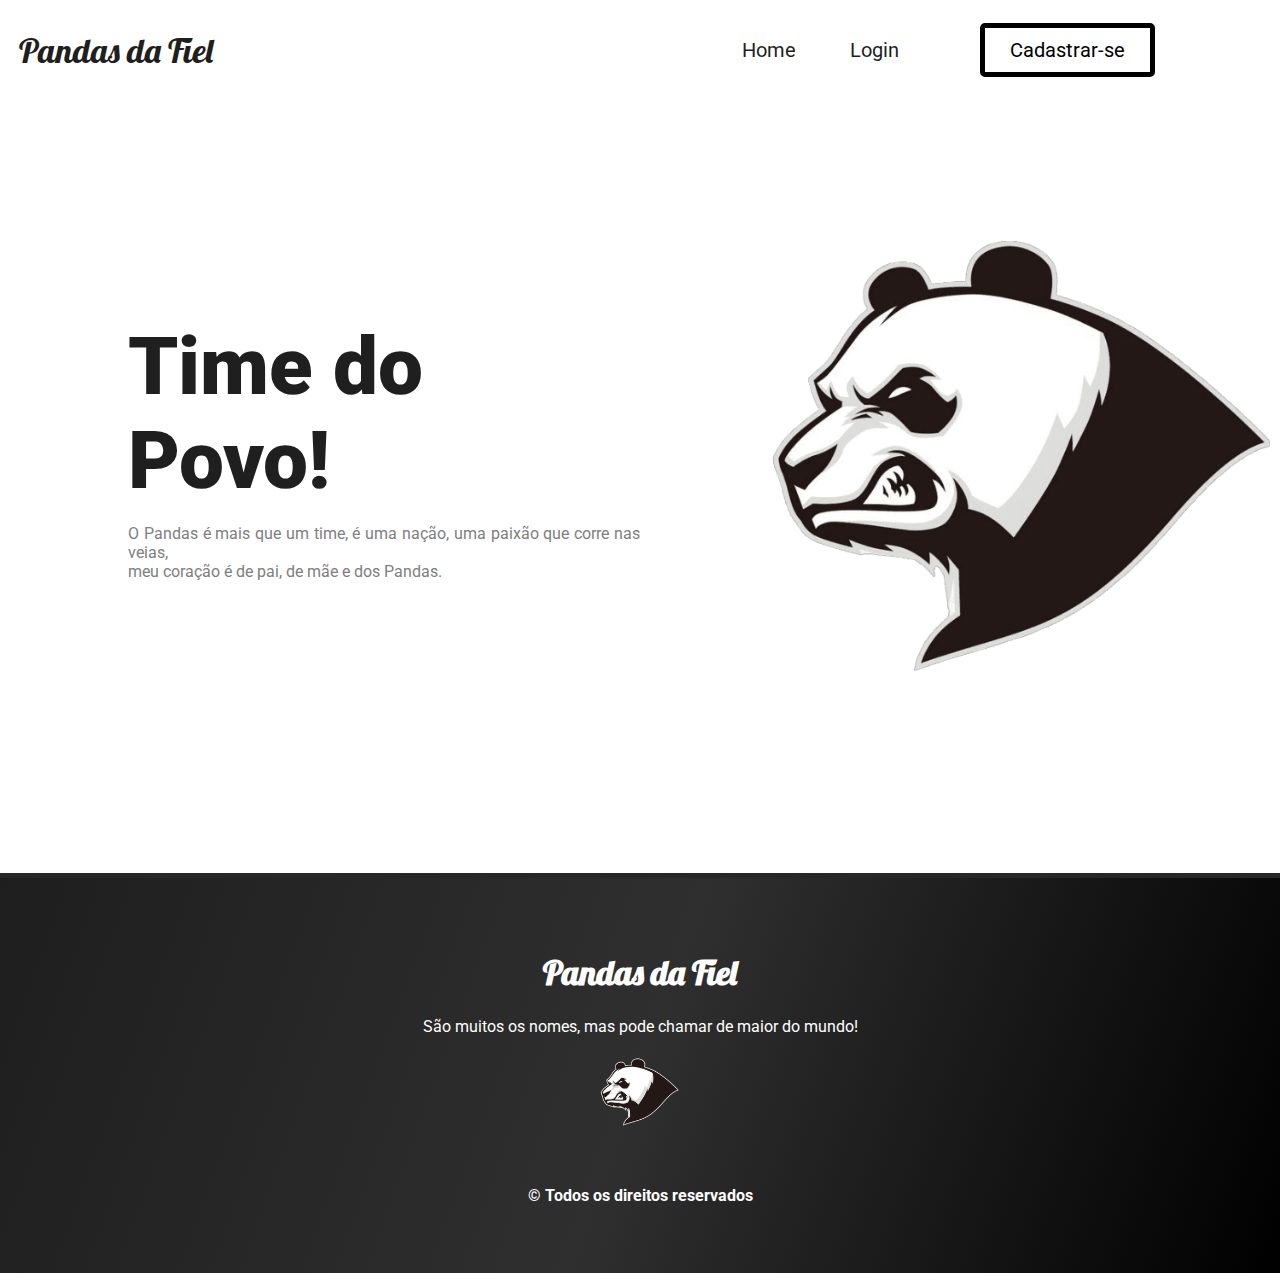
==== index.html @ 9073fd59 "html css changes" ====
<!DOCTYPE html>
<html lang="en">
<head>
    <meta charset="UTF-8">
    <meta name="viewport" content="width=device-width, initial-scale=1.0">
    <link rel="icon" href="Imagens/logo panda.jpg" type="image/png">
    <title>Index Pandas da Fiel</title>
    <link rel="stylesheet" href="css/index.css">
</head>
<body>
    <nav class="navbar">
        <div class="logo">
            <a href="view/home.html">Pandas da Fiel</a>
        </div>
        <div class="menu">
            <a href="view/home.html">Home</a>
            <a href="view/login.html">Login</a>
            <a id="botao" href="view/cadastro.html">Cadastrar-se</a>                                                
        </div>
    </nav>
    <header class="header">
        <div class="headline">
            <h2>Time do Povo!</h2>
            <p>O Pandas é mais que um time, é uma nação, uma paixão que corre nas veias,<br> meu coração é de pai, de mãe e dos Pandas.</p> 
        </div>
        <div class="img-headline">
            <img src="Imagens/logo panda.png.png"> 
        </div>
    </header>
    <br>
    <br> <!--Gambiarra dps vm arruma no css-->
    <br>
    <footer>
        <div class="logo-rodape">
            <h1 class="agencia">Pandas da Fiel</h1>
            <p>São muitos os nomes, mas pode chamar de maior do mundo!</p> 
            <img class="logo_bot" src="Imagens/logo panda.png.png"> 
        </div>
        <b>© Todos os direitos reservados</b> 
    </footer>
</body>
</html>
---- css/index.css ----
@import url('https://fonts.googleapis.com/css2?family=Roboto:ital,wght@0,100;0,300;0,400;0,500;0,700;0,900;1,100;1,300;1,400;1,500;1,700;1,900&display=swap');
@import url('https://fonts.googleapis.com/css2?family=Lobster&family=Roboto:ital,wght@0,100;0,300;0,400;0,500;0,700;0,900;1,100;1,300;1,400;1,500;1,700;1,900&display=swap');

@media screen and (max-width: 1005px){
    .navbar{
        position: relative;
    }
    .menu{
        display: none;
    }
    .logo h1{
        margin: 0;
        text-align: center;
    }
    .header{
        padding-top: 50px;
    }
    .headline{
        flex: 100%;
        margin: 5%;
        text-align: center;
    }
    .headline p{
        text-align: center;
    }

    .whats{
        display: none;
    }
    .card{
        width: 100%;
    }
}

*{
    box-sizing: border-box;
}

body{
    margin: 0;
    font-family: 'Roboto', sans-serif;
}

.navbar{
    display: flex;
    flex-flow: row wrap;
    height: 100px;
    background: white;
    justify-content: center;
    align-items: center;
}

.logo a{
    flex: 20%;
    text-align: center;
    text-decoration: none;
    white-space: nowrap;
    margin-left: 10%;
}

.logo a{
    font-family: 'Lobster', cursive;
    color: rgb(31, 31, 31);
    font-size: 34px;
    text-align: left;
}

.menu{
    flex: 70%;
    text-align: right;
    padding: 20px;
}

.menu a{
    color: rgb(31, 31, 31);
    text-decoration: none;
    font-size: 20px;
    padding: 10px 25px;

}

.menu a:hover{
    background: rgb(31, 31, 31);
    padding: 10px 25px;
    color: white;
    border-radius: 5px;

}

#botao{
    background: white;
    padding: 10px 25px;
    color: black;
    border: black solid 5px;
    margin-right: 10%;
    margin-left: 5%;
    border-radius: 5px;
}

#botao:hover{
    background: black;
    color: white;
}

.header{
    display: flex;
    flex-flow: row wrap;
    height: auto;
    justify-content: center;
    align-items: center;
    padding-top: 100px;
}

.headline{
    flex: 40%;
    margin-left: 10%;
}

.headline p{
    color: gray;
    text-align: left;
}

.contact-btn{
    display: inline-block;
    background: #FF2978;
    padding: 20px;
    color: white;
    text-transform: uppercase;
    border-radius: 5px;
    text-decoration: none;
}

.contact-btn:hover{
    background: rgb(31, 31, 31);
}

.img-headline{
    margin-left: 10%;
    flex: 40%;
    text-align: center;
}

.headline h3{
    font-weight: 900;
    font-size: 20px;
    color: rgb(31, 31, 31);
    letter-spacing: 15px;
    padding: 0;
    margin: 0;

}

.headline p{
    text-align: justify;
}

.headline h2{
    font-weight: 900;
    font-size: 80px;
    color: rgb(31, 31, 31);
    padding: 0;
    margin: 0;
}

.header img{
    max-width: 100%;
}

footer{
    margin-top: 100px;
    height: 400px;
    background-image: linear-gradient(110deg, rgb(30, 30, 30), #2f2f2f, black);
    text-align: center;
    border-top: 5px solid #272727;
}

.logo-rodape{
    padding: 50px;
}

.logo-rodape p{
    color: white;
}

b{
    color: white;
}

.agencia{
    font-family: 'Lobster', cursive;
    color: white;
    font-size: 34px;
}

.logo_bot {
    width: 80px;
    height: 80px;
}
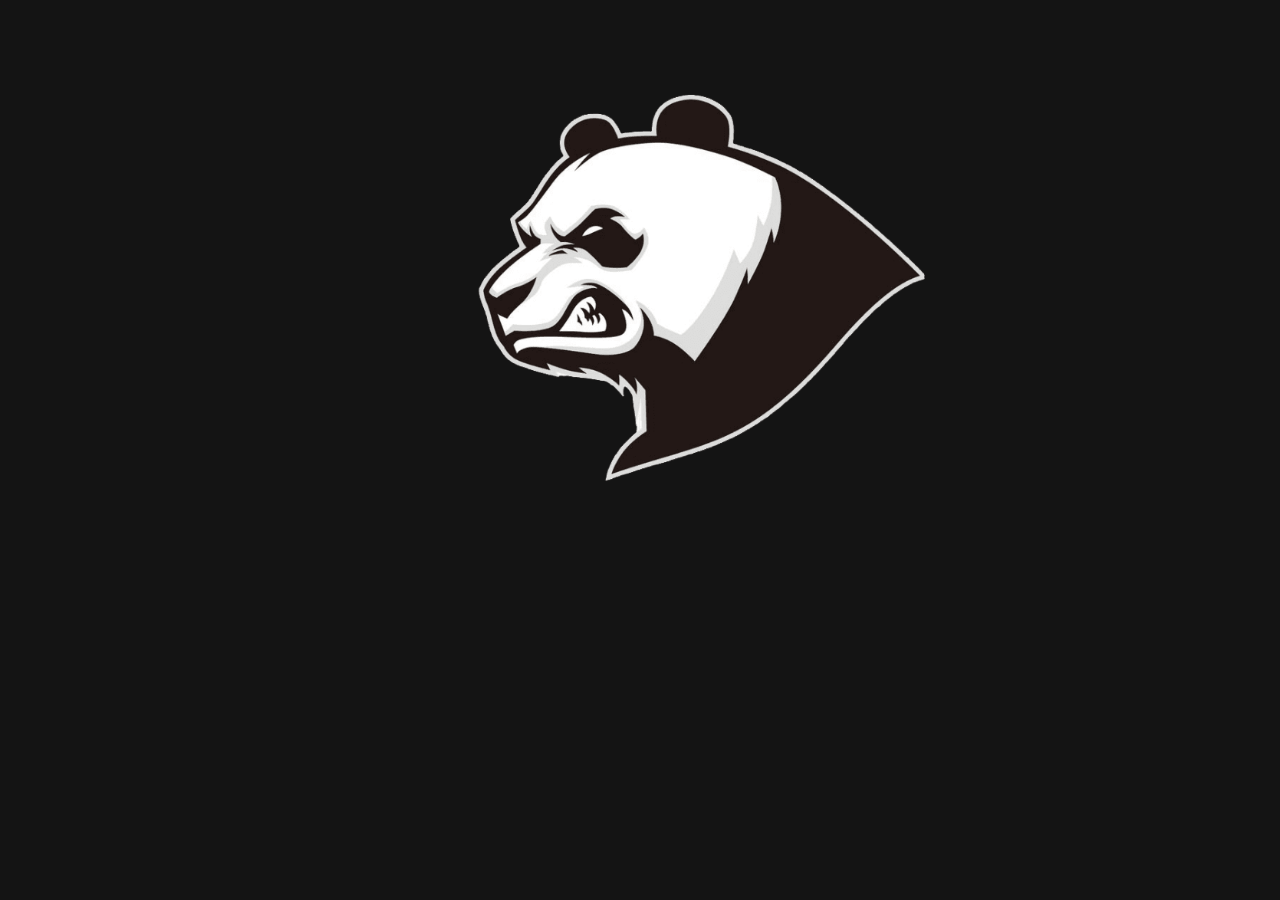
==== commit 7584deac: "css e html changes sign in" ====
--- a/index.html
+++ b/index.html
@@ -8,35 +8,13 @@
     <link rel="stylesheet" href="css/index.css">
 </head>
 <body>
-    <nav class="navbar">
-        <div class="logo">
-            <a href="view/home.html">Pandas da Fiel</a>
-        </div>
-        <div class="menu">
-            <a href="view/home.html">Home</a>
-            <a href="view/login.html">Login</a>
-            <a id="botao" href="view/cadastro.html">Cadastrar-se</a>                                                
-        </div>
     </nav>
     <header class="header">
-        <div class="headline">
-            <h2>Time do Povo!</h2>
-            <p>O Pandas é mais que um time, é uma nação, uma paixão que corre nas veias,<br> meu coração é de pai, de mãe e dos Pandas.</p> 
+        <div class="img-headline">
+            <a href="view/home.html">
+                <img src="Imagens/logo panda.png.png">
+            </a> 
         </div>
-        <div class="img-headline">
-            <img src="Imagens/logo panda.png.png"> 
-        </div>
-    </header>
-    <br>
-    <br> <!--Gambiarra dps vm arruma no css-->
-    <br>
-    <footer>
-        <div class="logo-rodape">
-            <h1 class="agencia">Pandas da Fiel</h1>
-            <p>São muitos os nomes, mas pode chamar de maior do mundo!</p> 
-            <img class="logo_bot" src="Imagens/logo panda.png.png"> 
-        </div>
-        <b>© Todos os direitos reservados</b> 
-    </footer>
+    
 </body>
 </html>--- a/css/index.css
+++ b/css/index.css
@@ -1,199 +1,40 @@
-@import url('https://fonts.googleapis.com/css2?family=Roboto:ital,wght@0,100;0,300;0,400;0,500;0,700;0,900;1,100;1,300;1,400;1,500;1,700;1,900&display=swap');
-@import url('https://fonts.googleapis.com/css2?family=Lobster&family=Roboto:ital,wght@0,100;0,300;0,400;0,500;0,700;0,900;1,100;1,300;1,400;1,500;1,700;1,900&display=swap');
 
-@media screen and (max-width: 1005px){
-    .navbar{
-        position: relative;
-    }
-    .menu{
-        display: none;
-    }
-    .logo h1{
-        margin: 0;
-        text-align: center;
-    }
-    .header{
-        padding-top: 50px;
-    }
-    .headline{
-        flex: 100%;
-        margin: 5%;
-        text-align: center;
-    }
-    .headline p{
-        text-align: center;
-    }
-
-    .whats{
-        display: none;
-    }
-    .card{
-        width: 100%;
-    }
-}
-
-*{
-    box-sizing: border-box;
-}
 
 body{
     margin: 0;
     font-family: 'Roboto', sans-serif;
+    background-color: rgb(255, 255, 255);
+    transition-duration: 1.5s;
 }
 
-.navbar{
-    display: flex;
-    flex-flow: row wrap;
-    height: 100px;
-    background: white;
-    justify-content: center;
-    align-items: center;
+body:hover{
+    margin: 0;
+    font-family: 'Roboto', sans-serif;
+    background-color: rgb(20, 20, 20);
+    transition-duration: 1.5s;
 }
 
-.logo a{
-    flex: 20%;
-    text-align: center;
-    text-decoration: none;
-    white-space: nowrap;
-    margin-left: 10%;
-}
-
-.logo a{
-    font-family: 'Lobster', cursive;
-    color: rgb(31, 31, 31);
-    font-size: 34px;
-    text-align: left;
-}
-
-.menu{
-    flex: 70%;
-    text-align: right;
-    padding: 20px;
-}
-
-.menu a{
-    color: rgb(31, 31, 31);
-    text-decoration: none;
-    font-size: 20px;
-    padding: 10px 25px;
-
-}
-
-.menu a:hover{
-    background: rgb(31, 31, 31);
-    padding: 10px 25px;
-    color: white;
-    border-radius: 5px;
-
-}
-
-#botao{
-    background: white;
-    padding: 10px 25px;
-    color: black;
-    border: black solid 5px;
-    margin-right: 10%;
-    margin-left: 5%;
-    border-radius: 5px;
-}
-
-#botao:hover{
-    background: black;
-    color: white;
-}
-
-.header{
-    display: flex;
-    flex-flow: row wrap;
-    height: auto;
-    justify-content: center;
-    align-items: center;
-    padding-top: 100px;
-}
-
-.headline{
-    flex: 40%;
-    margin-left: 10%;
-}
-
-.headline p{
-    color: gray;
-    text-align: left;
-}
-
-.contact-btn{
-    display: inline-block;
-    background: #FF2978;
-    padding: 20px;
-    color: white;
-    text-transform: uppercase;
-    border-radius: 5px;
-    text-decoration: none;
-}
-
-.contact-btn:hover{
-    background: rgb(31, 31, 31);
-}
 
 .img-headline{
     margin-left: 10%;
-    flex: 40%;
     text-align: center;
+    height: 100%;
 }
 
-.headline h3{
-    font-weight: 900;
-    font-size: 20px;
-    color: rgb(31, 31, 31);
-    letter-spacing: 15px;
-    padding: 0;
-    margin: 0;
-
-}
-
-.headline p{
-    text-align: justify;
-}
-
-.headline h2{
-    font-weight: 900;
-    font-size: 80px;
-    color: rgb(31, 31, 31);
-    padding: 0;
-    margin: 0;
-}
 
 .header img{
     max-width: 100%;
+    width: 40%;
+    margin-top: 5%;
 }
 
-footer{
-    margin-top: 100px;
-    height: 400px;
-    background-image: linear-gradient(110deg, rgb(30, 30, 30), #2f2f2f, black);
-    text-align: center;
-    border-top: 5px solid #272727;
+.header img:hover{
+    width: 50%;
+    transition-duration: 0.3s;
+    margin-top: 0.5%;
 }
 
-.logo-rodape{
-    padding: 50px;
-}
-
-.logo-rodape p{
-    color: white;
-}
-
-b{
-    color: white;
-}
-
-.agencia{
-    font-family: 'Lobster', cursive;
-    color: white;
-    font-size: 34px;
-}
-
-.logo_bot {
-    width: 80px;
-    height: 80px;
-}
+.header img:not(:hover){
+    width: 40%;
+    transition-duration: 0.3s;
+}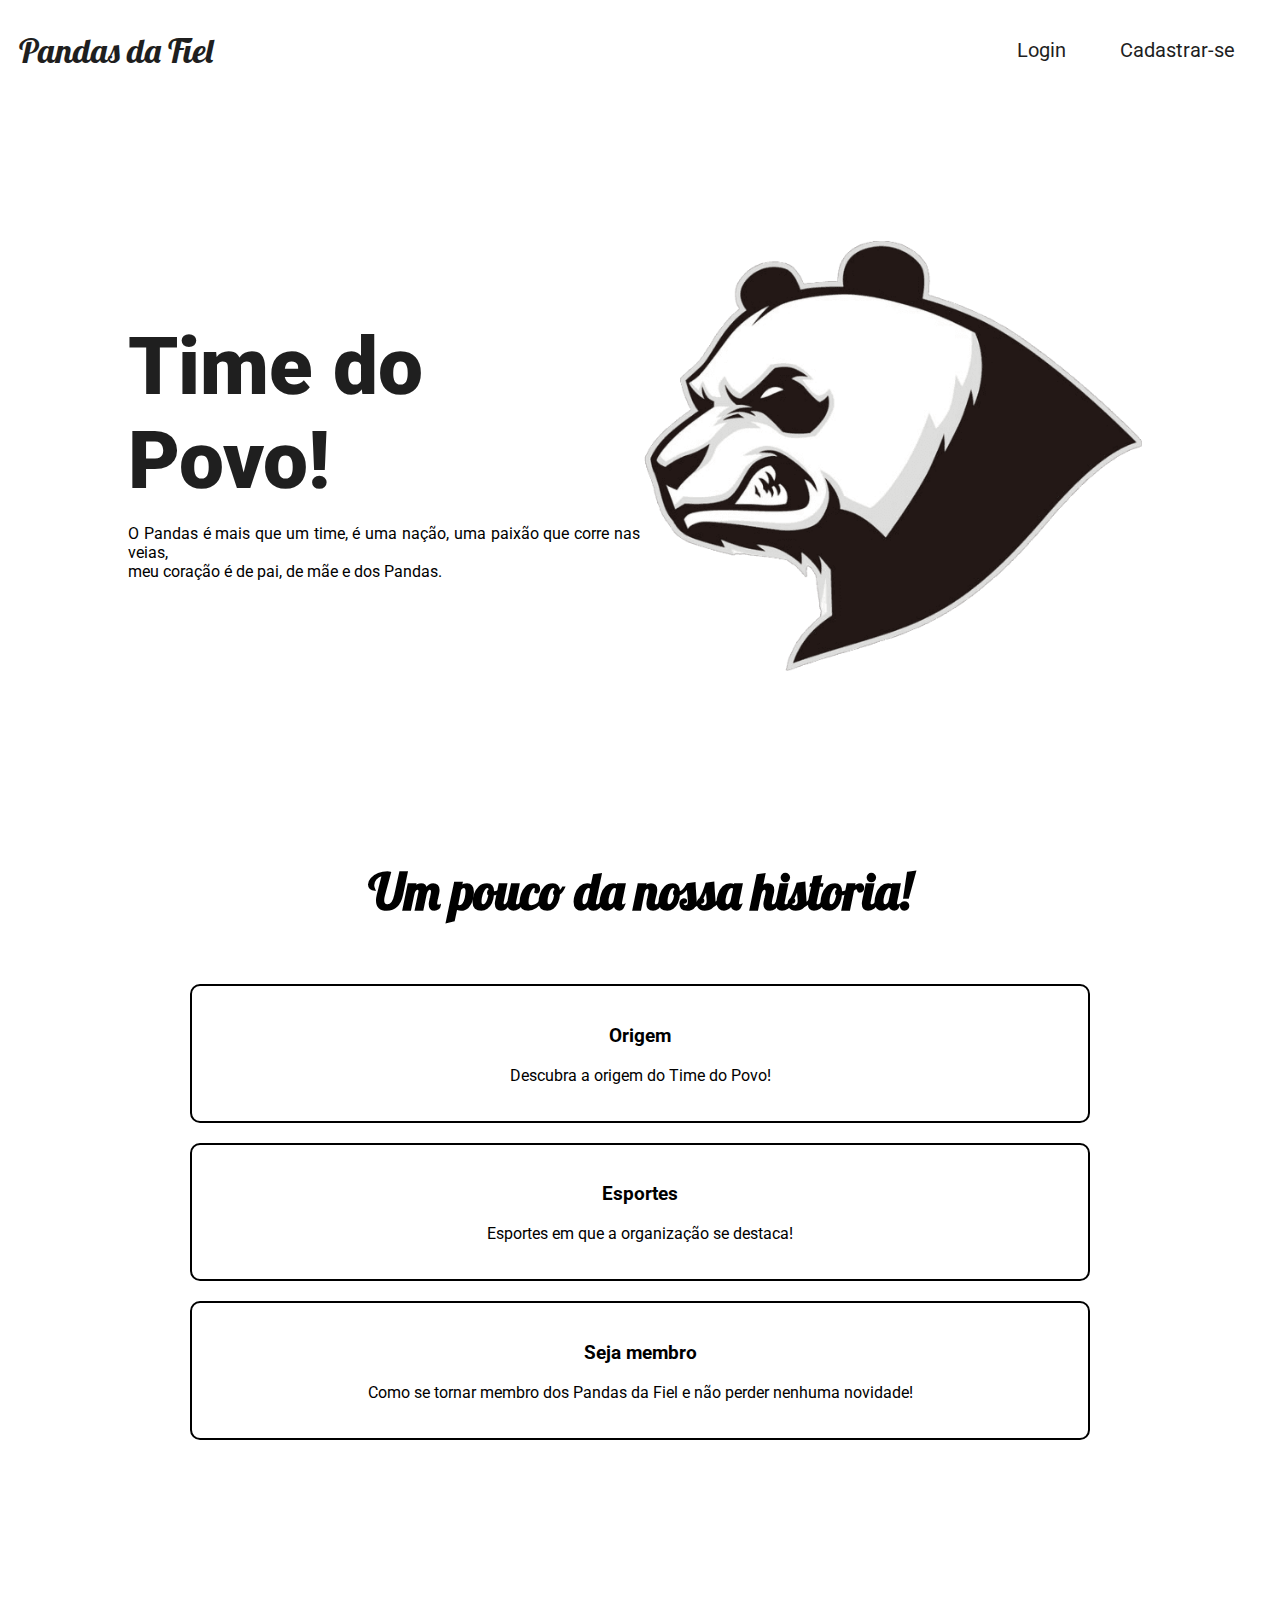
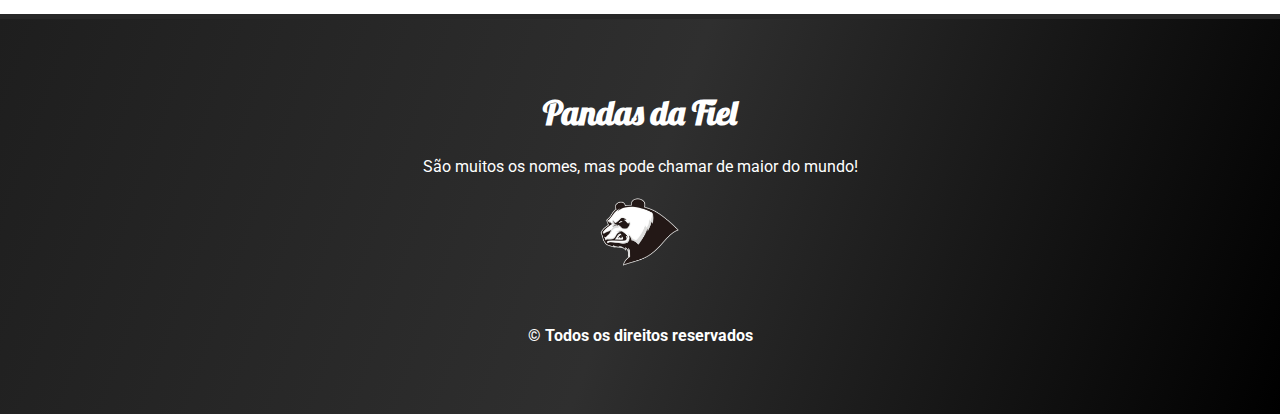
==== commit c296ca0b: "alteracao login js" ====
--- a/index.html
+++ b/index.html
@@ -3,18 +3,71 @@
 <head>
     <meta charset="UTF-8">
     <meta name="viewport" content="width=device-width, initial-scale=1.0">
-    <link rel="icon" href="Imagens/logo panda.jpg" type="image/png">
-    <title>Index Pandas da Fiel</title>
-    <link rel="stylesheet" href="css/index.css">
+    <meta name="description" content="Um site colocando em pratica HTML e CSS">
+    <meta name="keywords" content="Agencia Digital, CSS, HTML">
+    <link rel="stylesheet" href="../css/index.css">
+    <link rel="icon" href="../Imagens/logo panda.png.png" type="image/png">
+    <title>Pandas da Fiel</title>
 </head>
 <body>
+    <nav class="navbar">
+        <div class="logo">
+            <a href="index.html">Pandas da Fiel</a>
+        </div>
+        <div class="menu">
+            <a href="view/login.html">Login</a>
+            <a href="view/cadastro.html">Cadastrar-se</a>                                                     
+        </div>
     </nav>
     <header class="header">
+        <div class="headline">
+            <h2>Time do Povo!</h2>
+            <p>O Pandas é mais que um time, é uma nação, uma paixão que corre nas veias,<br>meu coração é de pai, de mãe e dos Pandas.</p>
+        </div>
         <div class="img-headline">
-            <a href="view/home.html">
-                <img src="Imagens/logo panda.png.png">
-            </a> 
+            <a href="index.html"><img src="../Imagens/logo panda.png.png"></a>
         </div>
-    
+    </header>
+    <section>
+        <h2>Um pouco da nossa historia!</h2>
+        <div class="servicos">
+            <div class="card">
+                <div class="card-text">
+                    <h3>Origem</h3>
+                    <p>Descubra a origem do Time do Povo!</p>
+                </div>
+                <div class="texto-oculto">
+                    <p>Criado em 2024, Pandas da Fiel é um grupo/time criado e pensando por um grupo seleto de amigos de faculdade. No inicio era apenas por diverão, porém com a proporção alcançada abriram espaço para mais pessoas, tornando-se um clube reconhecido pelo povo.</p>
+                </div>
+            </div>
+            <div class="card">
+                <div class="card-text">
+                    <h3>Esportes</h3>
+                    <p>Esportes em que a organização se destaca!</p>
+                </div>
+                <div class="texto-oculto">
+                    <p>O principal esporte onde o Pandas da Fiel se destaca, sem dúvidas, é no Futebol. Há também bastante destaque no Basquete, Vôlei e E-esports. Cada esporte possui seus principais fundadores, sendo eles: Secco (Futebol), Jhonny (Basquete), Samuel(Vôlei) e Vinicius (E-esports).</p>
+                </div>
+            </div>
+            <div class="card">
+                <div class="card-text">
+                    <h3>Seja membro</h3>                                                                                  
+                    <p>Como se tornar membro dos Pandas da Fiel e não perder nenhuma novidade!</p>
+            </div>
+            <div class="texto-oculto">
+                <p>Para se tornar membro do Time do Povo é bem simples, você apenas precisa se cadastrar aqui neste site e você terá total acesso as novidades do time que tanto ama, dos Pandas da Fiel.</p>
+            </div>
+            </div>
+        </div>
+    </section>
+    <footer>
+        <div class="logo-rodape">
+            <h1 class="agencia">Pandas da Fiel</h1>
+            <p>São muitos os nomes, mas pode chamar de maior do mundo!</p> 
+            <img class="logo_bot" src="../Imagens/logo panda.png.png"> 
+        </div>
+        <b>© Todos os direitos reservados</b>
+    </footer>
+    <script src="../script/home.js"></script>
 </body>
 </html>--- a/css/index.css
+++ b/css/index.css
@@ -1,40 +1,207 @@
-
+@import url('https://fonts.googleapis.com/css2?family=Roboto:ital,wght@0,100;0,300;0,400;0,500;0,700;0,900;1,100;1,300;1,400;1,500;1,700;1,900&display=swap');
+@import url('https://fonts.googleapis.com/css2?family=Lobster&family=Roboto:ital,wght@0,100;0,300;0,400;0,500;0,700;0,900;1,100;1,300;1,400;1,500;1,700;1,900&display=swap');
+
+*{
+    box-sizing: border-box;
+}
 
 body{
     margin: 0;
     font-family: 'Roboto', sans-serif;
-    background-color: rgb(255, 255, 255);
-    transition-duration: 1.5s;
-}
-
-body:hover{
-    margin: 0;
-    font-family: 'Roboto', sans-serif;
-    background-color: rgb(20, 20, 20);
-    transition-duration: 1.5s;
-}
-
+}
+
+.navbar{
+    display: flex;
+    flex-flow: row wrap;
+    height: 100px;
+    background: white;
+    justify-content: center;
+    align-items: center;
+}
+
+.logo a{
+    flex: 20%;
+    text-align: center;
+    text-decoration: none;
+    white-space: nowrap;
+    margin-left: 10%;
+}
+
+.logo a{
+    font-family: 'Lobster', cursive;
+    color: rgb(31, 31, 31);
+    font-size: 34px;
+    text-align: left;
+}
+
+.menu{
+    flex: 70%;
+    text-align: right;
+    padding: 20px;
+}
+
+.menu a{
+    color: rgb(31, 31, 31);
+    text-decoration: none;
+    font-size: 20px;
+    padding: 10px 25px;
+    transition-duration: 0.6s;
+}
+
+.menu a:hover{
+    background: rgb(31, 31, 31);
+    padding: 10px 25px;
+    color: white;
+    border-radius: 5px;
+}
+
+.header{
+    display: flex;
+    flex-flow: row wrap;
+    height: auto;
+    justify-content: center;
+    align-items: center;
+    padding-top: 100px;
+}
+
+.headline{
+    flex: 40%;
+    margin-left: 10%;
+}
+
+.headline p{
+    text-align: left;
+}
+
+.contact-btn{
+    display: inline-block;
+    background: #FF2978;
+    padding: 20px;
+    color: white;
+    text-transform: uppercase;
+    border-radius: 5px;
+    text-decoration: none;
+}
+
+.contact-btn:hover{
+    background: rgb(31, 31, 31);
+}
 
 .img-headline{
-    margin-left: 10%;
-    text-align: center;
-    height: 100%;
-}
-
+    margin-right: 10%;
+    flex: 40%;
+    text-align: center;
+}
+
+.headline h3{
+    font-weight: 900;
+    font-size: 20px;
+    color: rgb(31, 31, 31);
+    letter-spacing: 15px;
+    padding: 0;
+    margin: 0;
+}
+
+.headline p{
+    text-align: justify;
+}
+
+.headline h2{
+    font-weight: 900;
+    font-size: 80px;
+    color: rgb(31, 31, 31);
+    padding: 0;
+    margin: 0;
+}
 
 .header img{
     max-width: 100%;
-    width: 40%;
+}
+
+section {
+    display: flex;
+    flex-direction: column;
+    align-items: center;
+    margin-top: 80px;
+    margin-left: 5%;
+    margin-right: 5%;
+    padding: 5%;
+    text-align: center;
+}
+
+section h2{
+    width: 100%;
+    font-size: 50px;
+    margin: 0;
+    font-family: 'Lobster', cursive;
+    font-weight: bold;
+    color: black;
+}
+.servicos{
+    display: flex;
+    flex-wrap: wrap;
+    justify-content: center;
     margin-top: 5%;
 }
 
-.header img:hover{
-    width: 50%;
-    transition-duration: 0.3s;
-    margin-top: 0.5%;
-}
-
-.header img:not(:hover){
-    width: 40%;
-    transition-duration: 0.3s;
-}+.card{
+    width: 45%; 
+    min-width: 900px; 
+    max-width: 400px; 
+    padding: 20px;
+    margin: 10px; 
+    border: 2px solid #000000; 
+    border-radius: 10px;
+    cursor: pointer;
+    transition-duration: 0.6s;
+}
+
+.card:hover{
+    background: #000000;
+    color: white;
+    transition-duration: 0.7s;
+}
+
+.texto-oculto{
+    display: none;
+}
+
+.card:hover .card-text{
+    display: none;
+}
+
+.card:hover .texto-oculto{
+    display: block;
+}
+
+
+footer{
+    margin-top: 100px;
+    height: 400px;
+    background-image: linear-gradient(110deg, rgb(30, 30, 30), #2f2f2f, black);
+    text-align: center;
+    border-top: 5px solid #272727;
+}
+
+.logo-rodape{
+    padding: 50px;
+}
+
+.logo-rodape p{
+    color: white;
+}
+
+b{
+    color: white;
+}
+
+.agencia{
+    font-family: 'Lobster', cursive;
+    color: white;
+    font-size: 34px;
+}
+
+.logo_bot {
+    width: 80px;
+    height: 80px;
+}
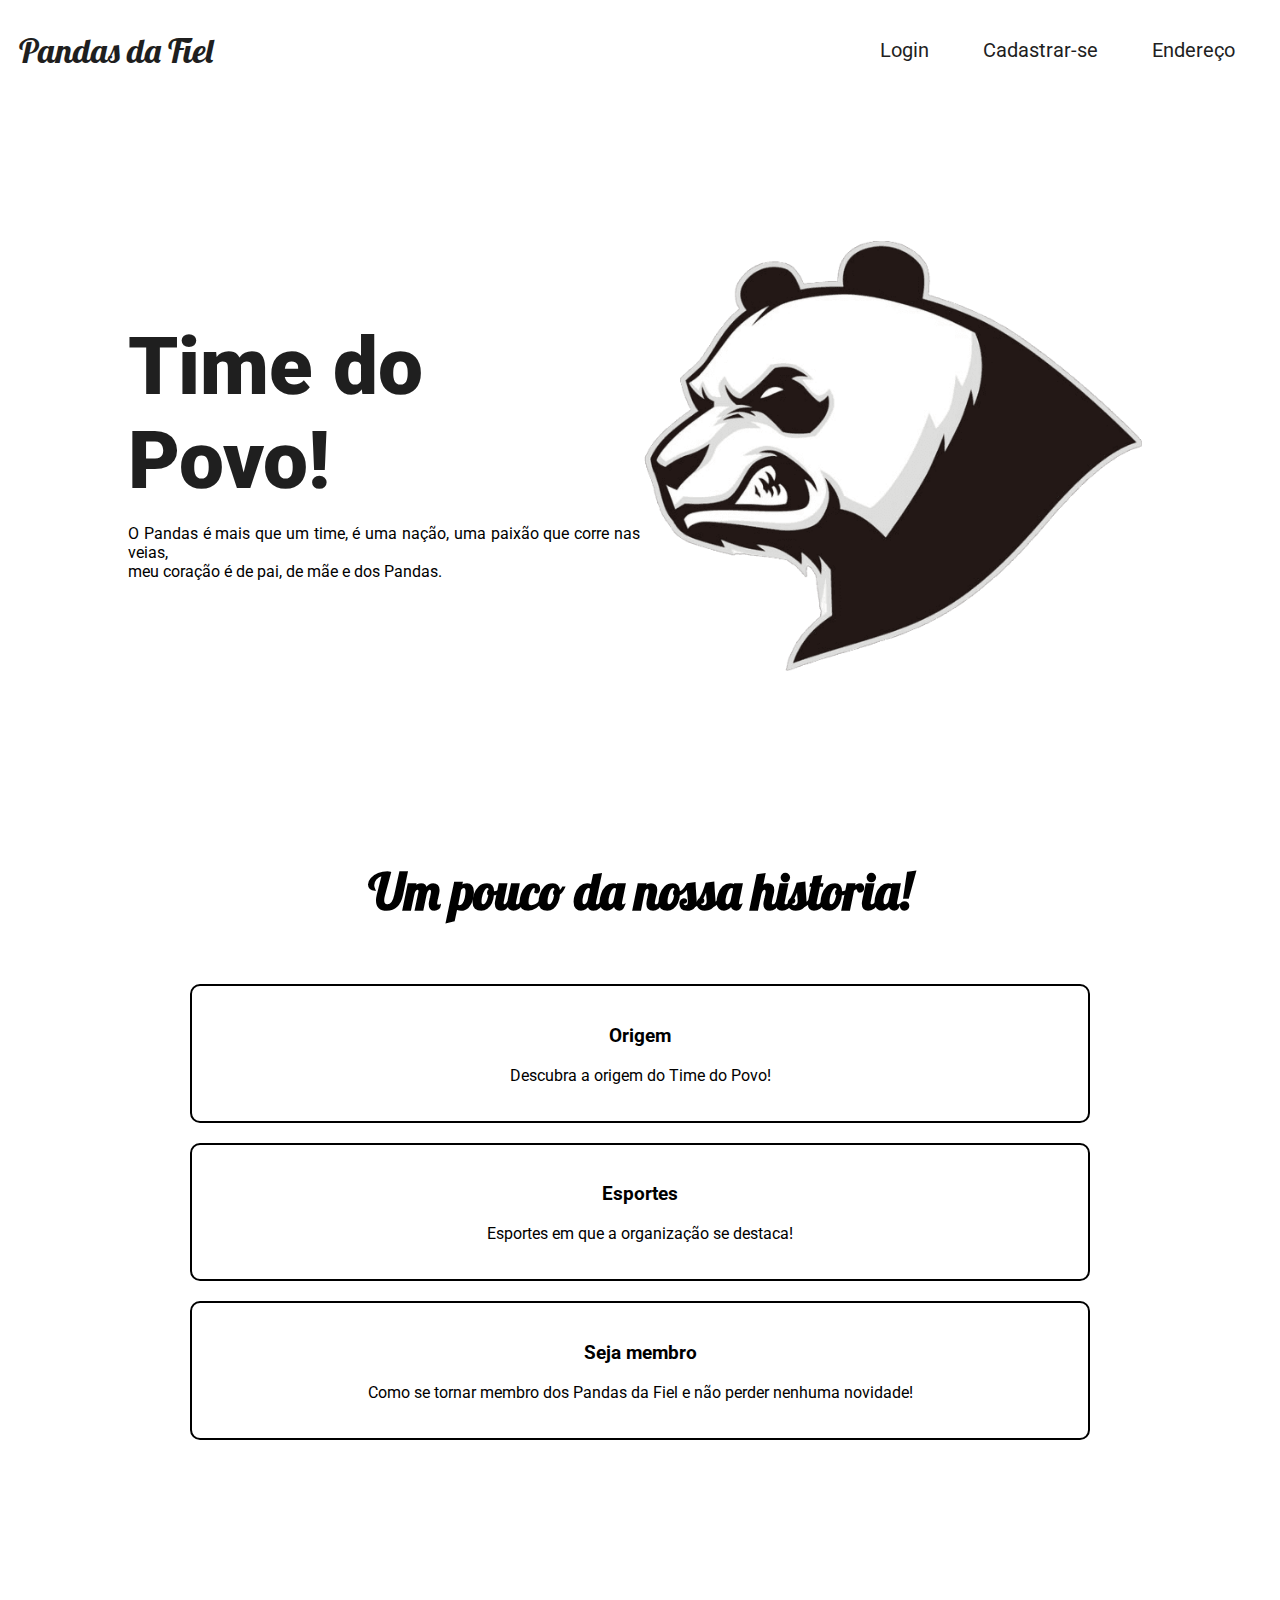
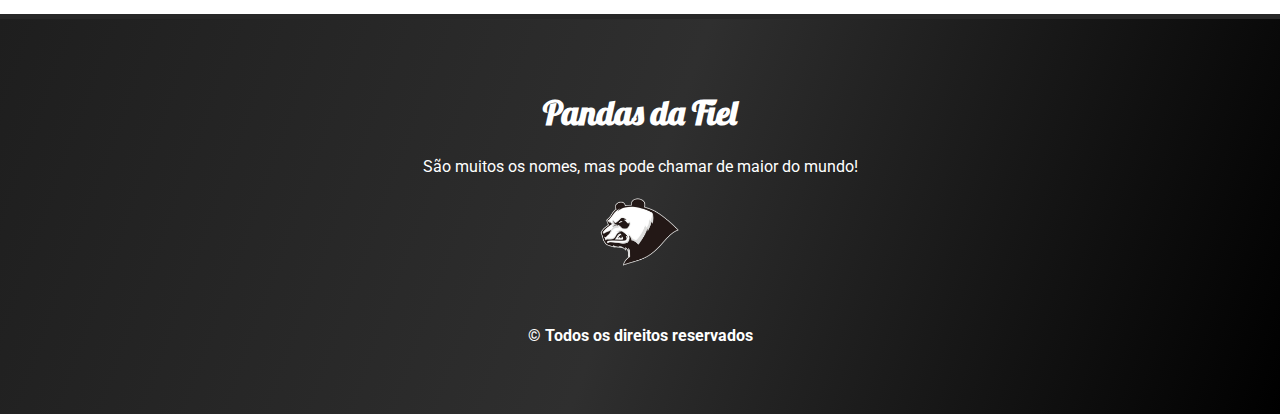
==== commit d5dbb741: "commit samuel changes" ====
--- a/index.html
+++ b/index.html
@@ -5,7 +5,7 @@
     <meta name="viewport" content="width=device-width, initial-scale=1.0">
     <meta name="description" content="Um site colocando em pratica HTML e CSS">
     <meta name="keywords" content="Agencia Digital, CSS, HTML">
-    <link rel="stylesheet" href="../css/index.css">
+    <link rel="stylesheet" href="css/index.css">
     <link rel="icon" href="../Imagens/logo panda.png.png" type="image/png">
     <title>Pandas da Fiel</title>
 </head>
@@ -16,7 +16,8 @@
         </div>
         <div class="menu">
             <a href="view/login.html">Login</a>
-            <a href="view/cadastro.html">Cadastrar-se</a>                                                     
+            <a href="view/cadastro.html">Cadastrar-se</a>    
+            <a href="view/endereco.html">Endereço</a>                                                 
         </div>
     </nav>
     <header class="header">
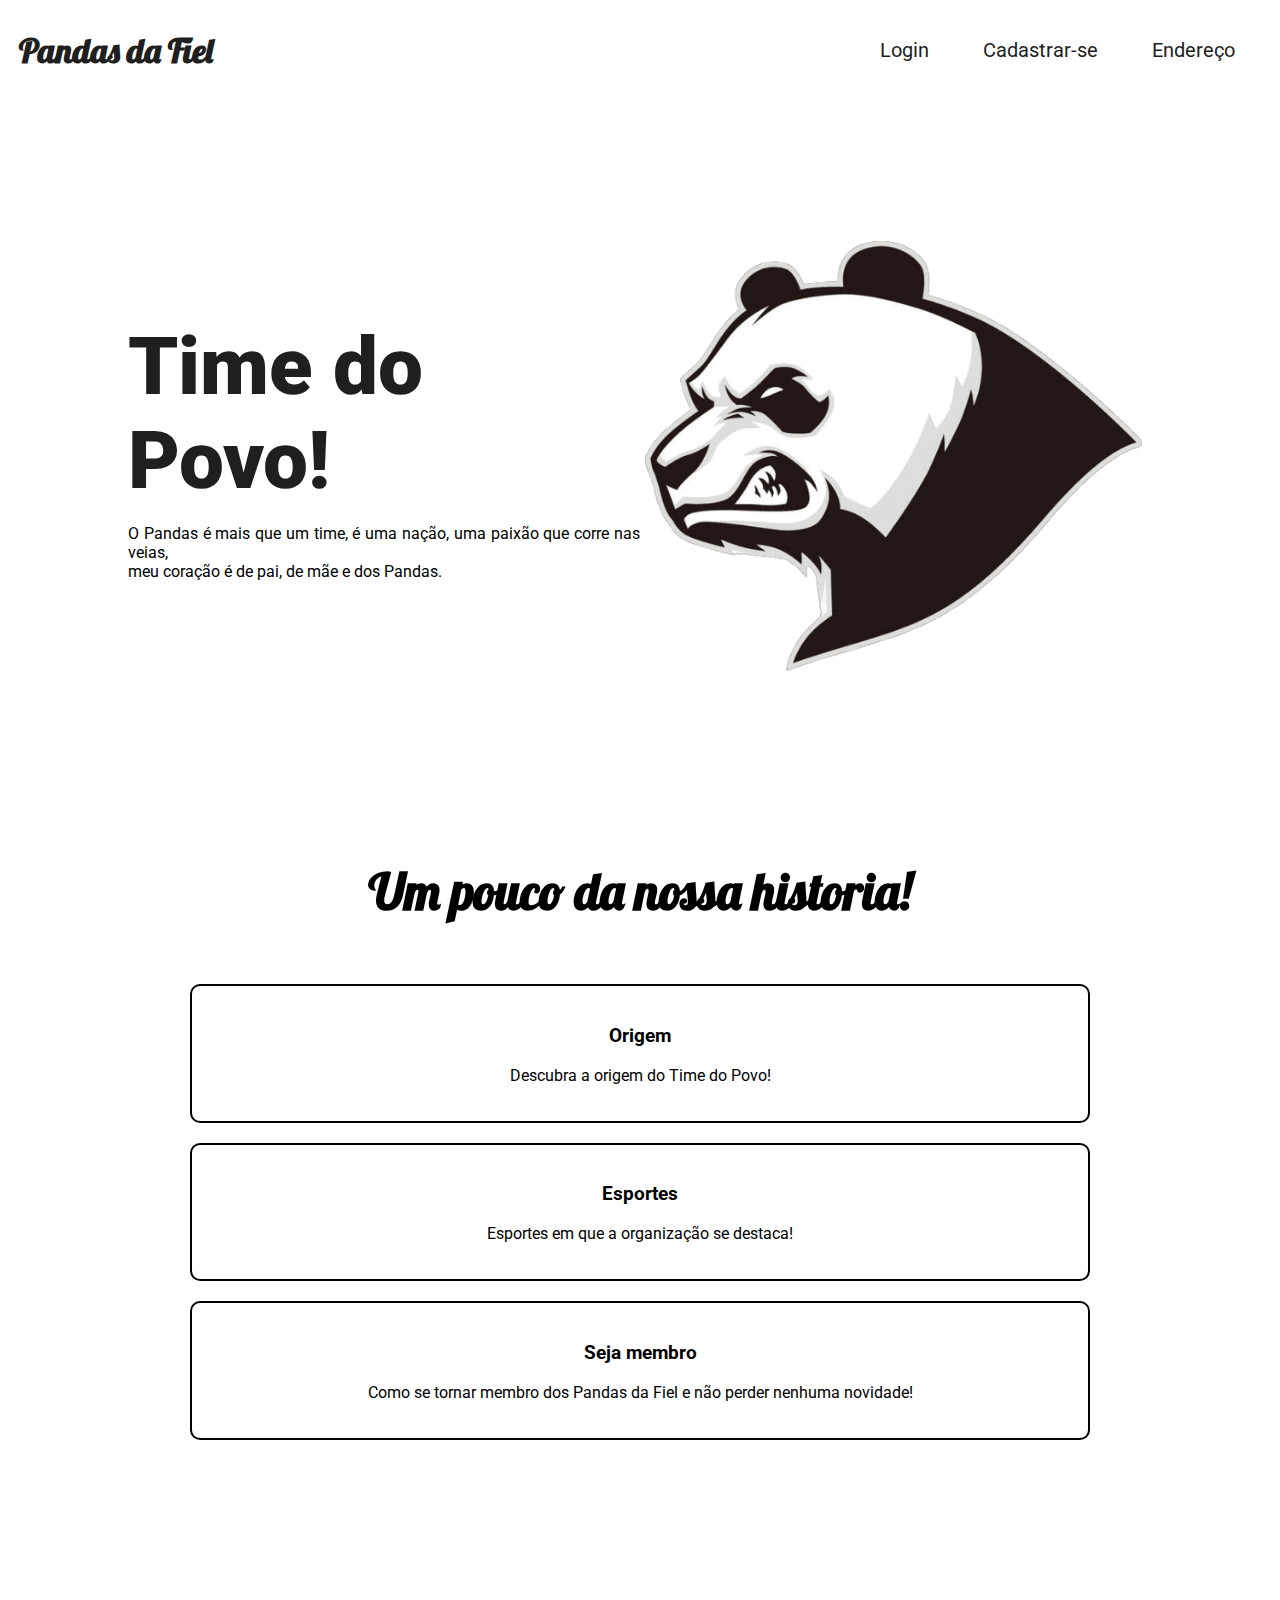
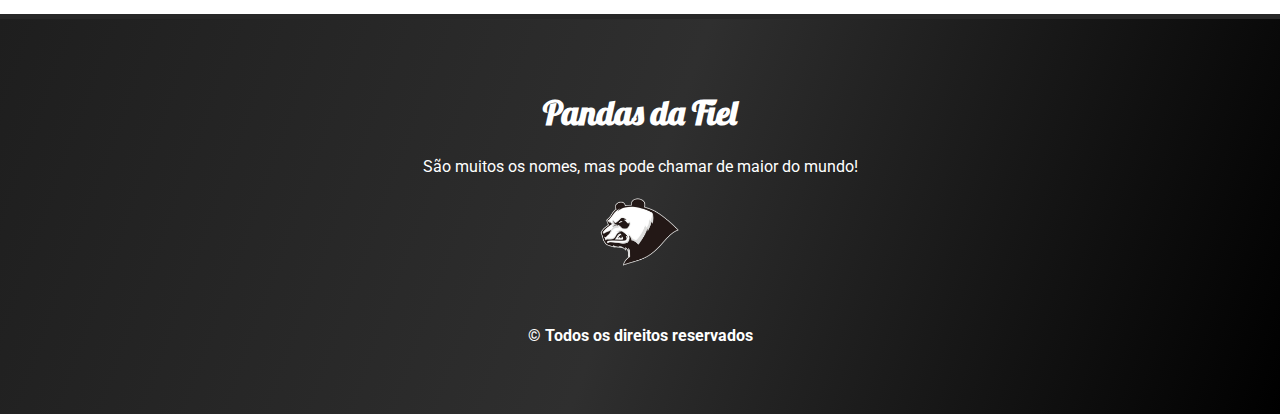
==== commit a1efc951: "jhonny changes commit" ====
--- a/index.html
+++ b/index.html
@@ -12,7 +12,7 @@
 <body>
     <nav class="navbar">
         <div class="logo">
-            <a href="index.html">Pandas da Fiel</a>
+            <h1>Pandas da Fiel</h1>
         </div>
         <div class="menu">
             <a href="view/login.html">Login</a>
@@ -26,7 +26,7 @@
             <p>O Pandas é mais que um time, é uma nação, uma paixão que corre nas veias,<br>meu coração é de pai, de mãe e dos Pandas.</p>
         </div>
         <div class="img-headline">
-            <a href="index.html"><img src="../Imagens/logo panda.png.png"></a>
+            <img src="../Imagens/logo panda.png.png">
         </div>
     </header>
     <section>
@@ -52,7 +52,7 @@
             </div>
             <div class="card">
                 <div class="card-text">
-                    <h3>Seja membro</h3>                                                                                  
+                    <h3>Seja membro</h3>                                                                                
                     <p>Como se tornar membro dos Pandas da Fiel e não perder nenhuma novidade!</p>
             </div>
             <div class="texto-oculto">
--- a/css/index.css
+++ b/css/index.css
@@ -19,7 +19,7 @@
     align-items: center;
 }
 
-.logo a{
+.logo h1{
     flex: 20%;
     text-align: center;
     text-decoration: none;
@@ -27,7 +27,7 @@
     margin-left: 10%;
 }
 
-.logo a{
+.logo h1{
     font-family: 'Lobster', cursive;
     color: rgb(31, 31, 31);
     font-size: 34px;
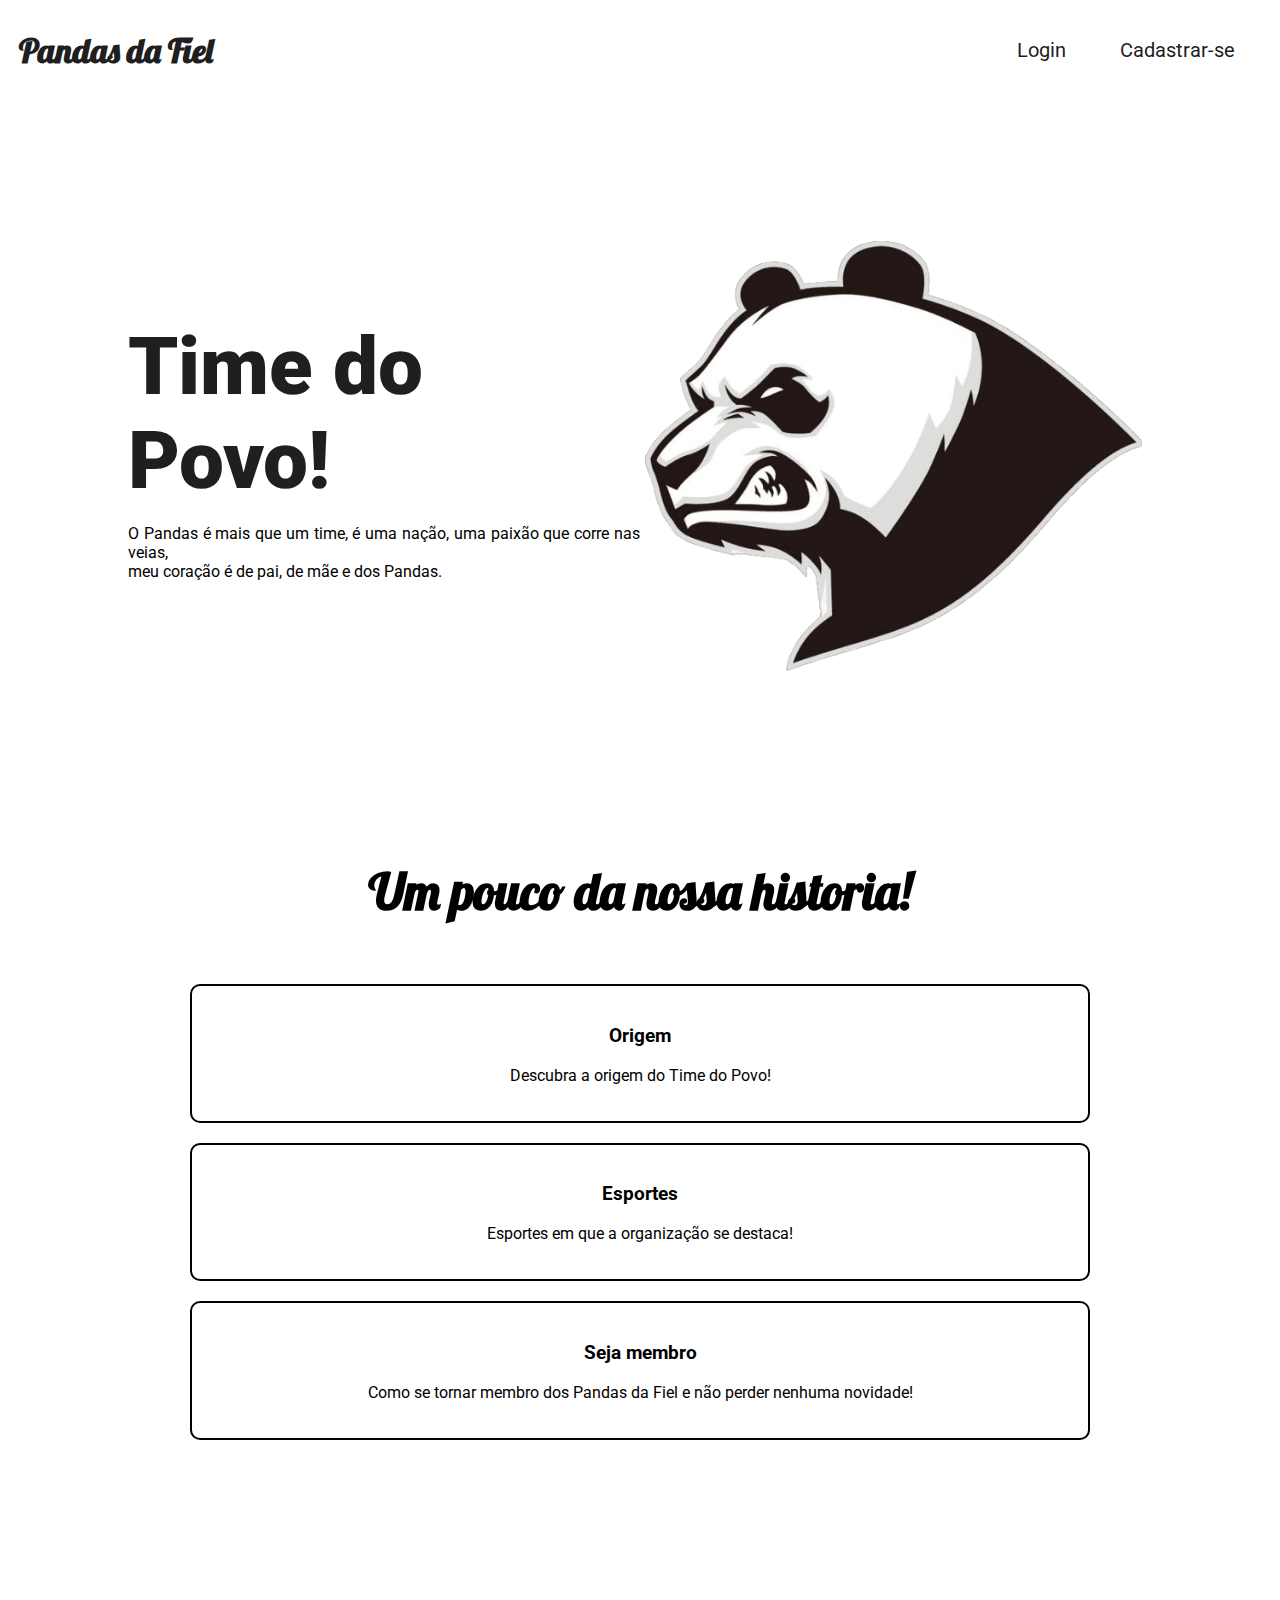
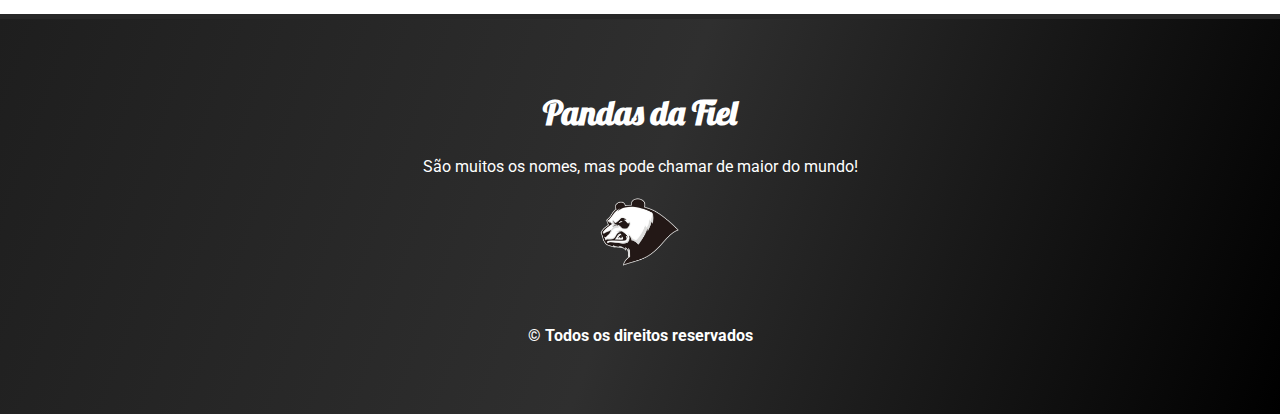
==== commit 0df63012: "Secco commit" ====
--- a/index.html
+++ b/index.html
@@ -16,8 +16,7 @@
         </div>
         <div class="menu">
             <a href="view/login.html">Login</a>
-            <a href="view/cadastro.html">Cadastrar-se</a>    
-            <a href="view/endereco.html">Endereço</a>                                                 
+            <a href="view/cadastro.html">Cadastrar-se</a>                                                 
         </div>
     </nav>
     <header class="header">
